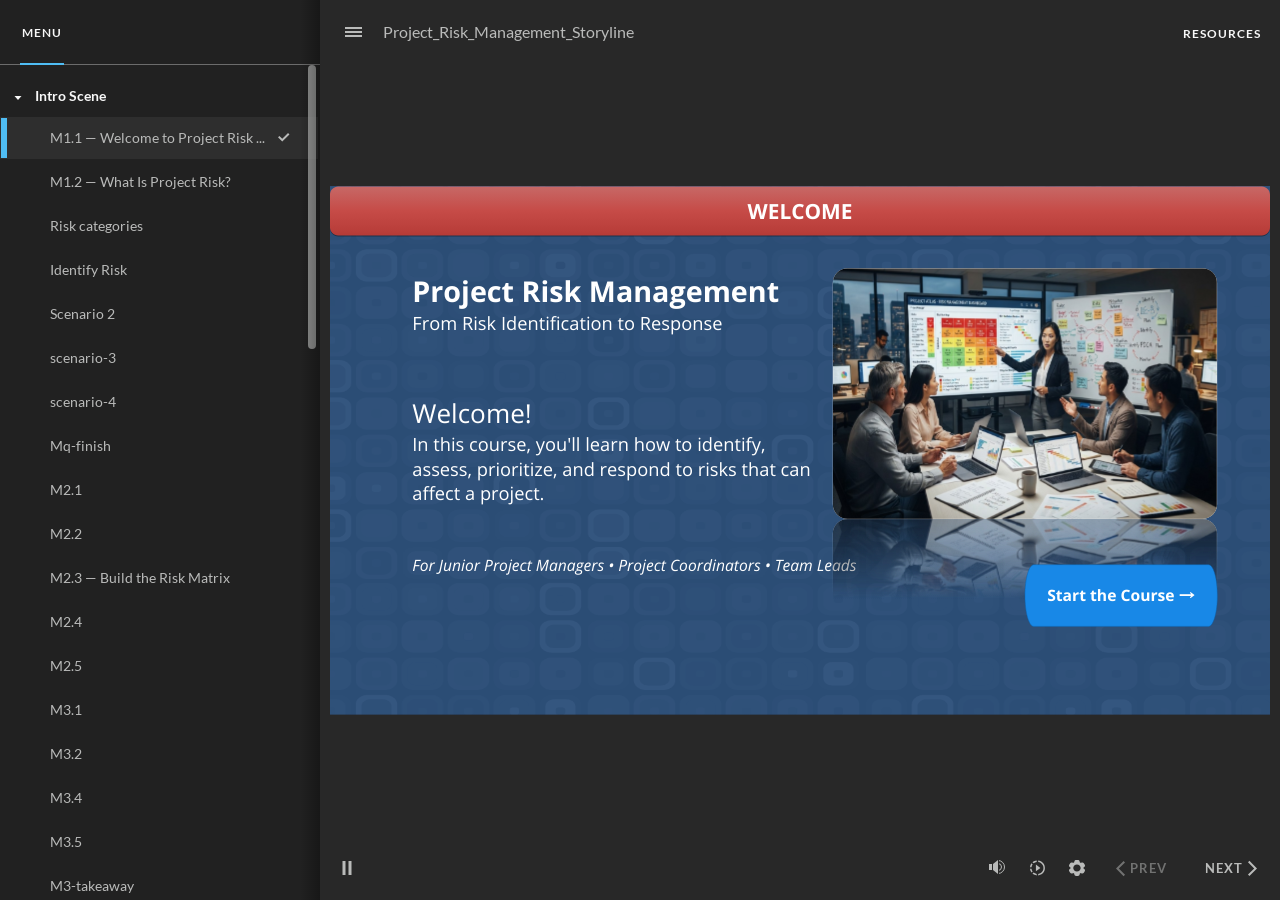
==== index.html @ 4bd23d83 "Add files via upload" ====
﻿<!doctype html>
<html lang="en-US">
<head>
  <meta charset="utf-8">
  <!-- Created using Storyline 360 x64 - http://www.articulate.com  -->
  <!-- version: 3.124.37782.0 -->
  <title>Project_Risk_Management_Storyline</title>
  <meta http-equiv="x-ua-compatible" content="IE=edge"/>
  <meta name="viewport" content="width=device-width,initial-scale=1,user-scalable=no,shrink-to-fit=no,minimal-ui"/>
  <meta name="apple-mobile-web-app-capable" content="yes"/>
  <style>
    html, body { height: 100%; padding: 0; margin: 0 }
    #app { height: 100%; width: 100%; }
  </style>

  <script>
    window.DS = {};
    window.globals = {
      DATA_PATH_BASE: '',
      HAS_FRAME: true,
      HAS_SLIDE: true,

      lmsPresent: false,
      tinCanPresent: false,
      cmi5Present: false,
      aoSupport: false,
      scale: 'Scaled',
      captureRc: false,
      browserSize: 'optimal',
      bgColor: '#282828',
      features: 'DropInBase,JsInteractions,Localization,LocalizationImage,PlayerMemoryEnhancements,SlideLevelScale',
      themeName: 'unified',
      preloaderColor: '#FFFFFF',
      suppressAnalytics: false,
      productChannel: 'stable',
      publishSource: 'storyline',
      aid: 'aid|5dfba640-d1b7-5500-984c-34fdf04971fd',
      cid: '41d6f7d2-93eb-40fe-ae74-6f54a57f32ca',
      playerVersion: '3.124.37782.0',
      publishTimestamp: '2026-09-04T07:55:46.8793040Z',
      maxIosVideoElements: 10,
      connectionSettings: { message: 'You%20are%20offline.%20Trying%20to%20reconnect...', useDarkTheme: false, mode: 'disabled' },
      hasFeature: function(feature) {
        return this.features.split(',').includes(feature);
      },
      
      parseParams: function(qs) {
        if (window.globals.parsedParams != null) {
          return window.globals.parsedParams;
        }
        qs = (qs || window.location.search.substr(1)).split('+').join(' ');
        var params = {},
            tokens,
            re = /[?&]?([^=]+)=([^&]*)/g;

        while (tokens = re.exec(qs)) {
          params[decodeURIComponent(tokens[1]).trim()] =
            decodeURIComponent(tokens[2]).trim();
        }
        window.globals.parsedParams = params;
        return params;
      }

    };

    if (window.flagsUnderTest != null) {
      window.globals.features = window.flagsUnderTest.reduce((accum, feature) => {
        if (!accum.includes(feature)) {
          accum.push(feature);
        }
        return accum;
      }, window.globals.features.split(',')).join();
    }
  </script>
  <script>
    var isIe11 = ('ActiveXObject' in window || window.MSBlobBuilder != null)
      && window.msCrypto != null && !window.ActiveXObject;
    if (isIe11) {
      window.globals.unsupportedBrowser = true;
      document.write(atob('[base64]'));
    }
  </script>

  <script>
    if (window.globals.hasFeature('Localization')) {
      
      
    }
  </script>

  
  
  <script>window.THREE = { };</script>
  
</head>
<body style="background: #282828" class="cs-HTML theme-unified">
  <!-- 360 -->
  <script>!function(){var e,i=/iPhone/i,o=/iPod/i,n=/iPad/i,t=/\biOS-universal(?:.+)Mac\b/i,r=/\bAndroid(?:.+)Mobile\b/i,a=/Android/i,d=/(?:SD4930UR|\bSilk(?:.+)Mobile\b)/i,p=/Silk/i,l=/Windows Phone/i,u=/\bWindows(?:.+)ARM\b/i,b=/BlackBerry/i,s=/BB10/i,c=/Opera Mini/i,f=/\b(CriOS|Chrome)(?:.+)Mobile/i,h=/Mobile(?:.+)Firefox\b/i,v=function(e){return void 0!==e&&"MacIntel"===e.platform&&"number"==typeof e.maxTouchPoints&&e.maxTouchPoints>1&&"undefined"==typeof MSStream};e=function(e){var m={userAgent:"",platform:"",maxTouchPoints:0};e||"undefined"==typeof navigator?"string"==typeof e?m.userAgent=e:e&&e.userAgent&&(m={userAgent:e.userAgent,platform:e.platform,maxTouchPoints:e.maxTouchPoints||0}):m={userAgent:navigator.userAgent,platform:navigator.platform,maxTouchPoints:navigator.maxTouchPoints||0};var g=m.userAgent,y=g.split("[FBAN");void 0!==y[1]&&(g=y[0]),void 0!==(y=g.split("Twitter"))[1]&&(g=y[0]);var A=function(e){return function(i){return i.test(e)}}(g),w={apple:{phone:A(i)&&!A(l),ipod:A(o),tablet:!A(i)&&(A(n)||v(m))&&!A(l),universal:A(t),device:(A(i)||A(o)||A(n)||A(t)||v(m))&&!A(l)},amazon:{phone:A(d),tablet:!A(d)&&A(p),device:A(d)||A(p)},android:{phone:!A(l)&&A(d)||!A(l)&&A(r),tablet:!A(l)&&!A(d)&&!A(r)&&(A(p)||A(a)),device:!A(l)&&(A(d)||A(p)||A(r)||A(a))||A(/\bokhttp\b/i)},windows:{phone:A(l),tablet:A(u),device:A(l)||A(u)},other:{blackberry:A(b),blackberry10:A(s),opera:A(c),firefox:A(h),chrome:A(f),device:A(b)||A(s)||A(c)||A(h)||A(f)},any:!1,phone:!1,tablet:!1};return w.any=w.apple.device||w.android.device||w.windows.device||w.other.device,w.phone=w.apple.phone||w.android.phone||w.windows.phone,w.tablet=w.apple.tablet||w.android.tablet||w.windows.tablet,w}(),"object"==typeof exports&&"undefined"!=typeof module?module.exports=e:"function"==typeof define&&define.amd?define((function(){return e})):this.isMobile=e}();
    window.isMobile.apple.tablet = window.isMobile.apple.tablet ||
      (navigator.platform === 'MacIntel' && navigator.maxTouchPoints > 1);
    window.isMobile.apple.device = window.isMobile.apple.device || window.isMobile.apple.tablet;
    window.isMobile.tablet = window.isMobile.tablet || window.isMobile.apple.tablet;
    window.isMobile.any = window.isMobile.any || window.isMobile.apple.tablet;
  </script>

  <div id="focus-sink" tabindex="-1"></div>

  <div id="preso"></div>
  <script>
    (function() {

      var classTypes = [ 'desktop', 'mobile', 'phone', 'tablet' ];

      var addDeviceClasses = function(prefix, testObj) {
        var curr, i;
        for (i = 0; i < classTypes.length; i++) {
          curr = classTypes[i];
          if (testObj[curr]) {
            document.body.classList.add(prefix + curr);
          }
        }
      };

      var params = window.globals.parseParams(),
          isDevicePreview = params.devicepreview === '1',
          isPhoneOverride = params.deviceType === 'phone' || (isDevicePreview && params.phone == '1'),
          isTabletOverride = (params.deviceType === 'tablet' || isDevicePreview) && !isPhoneOverride,
          isMobileOverride = isPhoneOverride || isTabletOverride;

      var deviceView = {
        desktop: !window.isMobile.any && !isMobileOverride,
        mobile: window.isMobile.any || isMobileOverride,
        phone: isPhoneOverride || (window.isMobile.phone && !isTabletOverride),
        tablet: isTabletOverride || window.isMobile.tablet
      };

      window.globals.deviceView = deviceView;
      window.isMobile.desktop = !window.isMobile.any;
      window.isMobile.mobile = window.isMobile.any;

      addDeviceClasses('view-', deviceView);

    })();
  </script>
  
  <script src='story_content/triggers.js' type=text/javascript></script>
<script src='story_content/user.js' type=text/javascript></script>
  <div class="slide-loader"></div>

  <script>
    var doc = document, loader = doc.body.querySelector('.slide-loader'); [ 1, 2, 3 ].forEach(function(n) { var d = doc.createElement('div'); d.style.backgroundColor = window.globals.preloaderColor; d.classList.add('mobile-loader-dot'); d.classList.add('dot' + n); loader.appendChild(d); });
  </script>

  <div class="mobile-load-title-overlay" style="display: none">
    <div class="mobile-load-title">Project_Risk_Management_Storyline</div>
  </div>

  <div class="mobile-chrome-warning"></div>

  
<style>
  .warn-connection-dialog {
    display: none;
    background: transparent;
    pointer-events: all;
    position: fixed;
    left: 0;
    top: 0;
    width: 100%;
    height: 100%;
    z-index: 999;
  }

  .warn-connection-content {
    pointer-events: all;
    border-radius: 4px;
    background: white;
    border: 1px solid #E7E7E7;
    color: #333333;
    box-shadow: 0 2px 4px rgba(0, 0, 0, 0.25);
    transition: all 150ms ease-out;
    position: absolute;
    white-space: nowrap;
  }

  .view-phone.is-landscape .warn-connection-content {
    left: 23px;
    bottom: 23px;
  }

  .view-tablet.is-landscape .warn-connection-content {
    left: 50%;
    top: 20px;
    transform: translateX(-50%);
  }

  .view-mobile.is-portrait .warn-connection-content {
    transform: translate(-50%, calc(-100% - 15px));
  }

  .warn-connection-content p {
    display: inline-block;
    margin: 0 8px 0 0;
    line-height: 33px;
    font-size: 11px;
  }

  .warn-connection-content svg {
    position: relative;
    vertical-align: middle;
    margin: 0 2px 2px 8px;
  }

  .view-desktop .warn-connection-content {
    left: 1.5em;
    bottom: 1.5em;
  }

  .view-desktop .warn-connection-content p {
    font-size: 1.1em;
  }

  .is-offline .warn-connection-dialog {
    display: block;
  }

  .is-offline .cs-panel * {
    pointer-events: none !important;
  }

  .is-offline .cs-panel {
    pointer-events: all !important;
  }

  .is-offline #nav-controls * {
    pointer-events: none !important;
  }

  .is-offline #nav-controls {
    pointer-events: all !important;
  }
</style>

<div class="warn-connection-dialog" role="alertdialog" aria-modal="true" tabindex="0" aria-labelledby="warn-connection-message">
  <div class="warn-connection-content">
    <svg width="17" height="15" viewBox="0 0 17 15" xmlns="http://www.w3.org/2000/svg">
      <path fill="#8F0000" stroke="white" d="M16.07,12.98 L15.88,12.23 L9.51,1.21 C8.97,0.26,7.6,0.26,7.06,1.21 L0.69,12.23 C0.15,13.16,0.81,14.36,1.91,14.36 H14.65 C15.47,14.36,16.05,13.7,16.07,12.98 Z"/>
      <path fill="white" stroke="white" d="M8.58,5.5 C8.35,5.28,8.5,5.35,8.21,5.32 C8.09,5.35,7.97,5.49,7.96,5.67 C7.97,5.79,7.98,5.92,7.98,6.04 L7.98,6.04 C7.99,6.17,8,6.31,8.01,6.43 L8.01,6.44 C8.03,6.92,8.06,7.41,8.09,7.9 L8.09,7.9 C8.12,8.39,8.14,8.88,8.17,9.37 C8.17,9.39,8.18,9.42,8.2,9.44 C8.23,9.46,8.25,9.47,8.28,9.47 C8.31,9.47,8.34,9.46,8.35,9.44 C8.37,9.43,8.38,9.4,8.39,9.35 L8.39,9.34 C8.39,9.24,8.4,9.15,8.4,9.05 L8.4,9.05 C8.41,8.96,8.41,8.86,8.42,8.75 C8.43,8.44,8.45,8.12,8.47,7.81 L8.47,7.81 C8.49,7.49,8.51,7.18,8.53,6.87 C8.55,6.46,8.56,6.05,8.59,5.64 L8.6,5.62 C8.6,5.57,8.59,5.53,8.58,5.5 L8.21,5.32 Z"/>
      <circle fill="white" stroke="white" cx="8.3" cy="11.35" r="0.3"/>
    </svg>
    <p id="warn-connection-message">You are offline. Trying to reconnect...</p>
  </div>
</div>

<script>
  (function() {
    window.DS.connection = {
      warningShown: false,
      assets: {},
      loadingAssetGroup: false,
      retryDelay: 500
    };

    var connectionSettings = window.globals.connectionSettings || {};

    var useConnectionMessages = window.AbortController != null &&
      window.location.protocol != 'file:' &&
      connectionSettings.mode === 'normal';

    window.DS.connection.useConnectionMessages = useConnectionMessages;

    var assetCount = 0;
    var checkLoadedId;


    if (useConnectionMessages && connectionSettings != null) {
      var contentEl = document.querySelector('.warn-connection-content');
      var messageEl = contentEl.querySelector('p');

      if (connectionSettings.useDarkTheme) {
        contentEl.style.borderColor = '#BABBBA';
        contentEl.style.backgroundColor = '#282828';
        contentEl.style.color = '#FFFFFF';
      }

      if (connectionSettings.message != null) {
        messageEl.textContent = window.decodeURIComponent(connectionSettings.message);
      }
    }

    function checkAssetsReady() {
      for (var i in DS.connection.assets) {
        if (!DS.connection.assets[i].success) {
          return false;
        }
      }
      return true;
    }

    function stopAssetGroup() {
      if (!useConnectionMessages) { return; }

      assetCount = 0;

      DS.connection.oldAssetGroup = DS.connection.assets;
      DS.connection.assets = {};
      DS.connection.loadingAssetGroup = false;
      clearInterval(checkLoadedId);
    }

    function startAssetGroup() {
      if (!useConnectionMessages) { return; }
      var ticks = 0;
      clearInterval(checkLoadedId);
      checkLoadedId = setInterval(function() {
        var loaded = 0;
        if (assetCount === 0 && loaded === 0) {
          clearInterval(checkLoadedId);
          return;
        }

        for (var i in DS.connection.assets) {
          if (DS.connection.assets[i].success) {
            loaded++;
          }
        }

        if (assetCount === loaded && checkAssetsReady()) {
          for (var i in DS.connection.assets) {
            if (DS.connection.assets[i].action) {
              DS.connection.assets[i].action();
            }
          }
          hideWarning();
          stopAssetGroup();
        }
      }, 100)
    }

    function requiredAsset(url, action, retry, type) {
      if (!useConnectionMessages) { return; }
      if (DS.connection.assets[url]) { return; }

      DS.connection.assets[url] = {
        success: false, action: action, retry: retry, type: type
      };
      assetCount = Object.keys(DS.connection.assets).length;
      if (!DS.connection.loadingAssetGroup) {
        startAssetGroup();
      }
      DS.connection.loadingAssetGroup = true;
    }

    function assetLoaded(url) {
      if (!useConnectionMessages) { return; }
      if (DS.connection.assets[url]) {
        DS.connection.assets[url].success = true;
      }
    }

    function assetFailed(url) {
      if (!useConnectionMessages) { return; }
      if (!DS.connection.assets[url]) {
        if (/\.js$/.test(url) && url.indexOf('transcripts') === -1) {
          setTimeout(function() {
            if (DS.connection.lastSlideLoaded != null) {
              DS.connection.lastSlideLoaded();
            }
          }, DS.connection.retryDelay);
        }
        return;
      }
      if (!DS.connection.warningShown) { showWarning(); }
      if (DS.connection.assets[url].retry) {
        setTimeout(function() {
          if (!DS.connection.assets[url].success) {
            DS.connection.assets[url].retry()
          }
        }, DS.connection.retryDelay);
      }
    }

    function hideWarning() {
      document.body.classList.remove('is-offline');
      DS.connection.warningShown = false;
      enableKeys();
    }
    DS.connection.hideWarning = hideWarning

    function showWarning(btn) {
      document.body.classList.add('is-offline')
      DS.connection.warningShown = true;
      updateWarningPosition();
      disableKeys();
    }

    function updateWarningPosition() {
      if (!DS.connection.warningShown) {
        return;
      }

      var isPortrait = document.body.classList.contains('is-portrait');
      var isMobile = document.body.classList.contains('view-mobile');
      var warningEl = document.querySelector('.warn-connection-content');

      if (isPortrait && isMobile) {
        var slide = document.querySelector('.primary-slide');
        var slideRect = slide != null
          ? slide.getBoundingClientRect()
          : { top: window.innerHeight, left: 0, width: window.innerWidth };

        warningEl.style.top = `${slideRect.top}px`
        warningEl.style.left = `${slideRect.left + slideRect.width / 2}px`
      } else {
        warningEl.style.top = null;
        warningEl.style.left = null;
      }

      window.requestAnimationFrame(updateWarningPosition);
    }

    function onDisableKeyDown(e) {
      e.preventDefault();
      e.stopImmediatePropagation();
    }

    function onDisableKeyUp(e) {
      e.preventDefault();
      e.stopImmediatePropagation();
    }

    var accStyle = document.createElement('style');
    var warnDialogEl = document.querySelector('.warn-connection-dialog');

    function disableKeys() {
      if (DS.views && DS.views.nsStack && DS.views.nsStack.length === 1) {
        DS.views.nsStack[0].tabReachable = false
        DS.views.nsStack[0].updateTabIndex(true);
      }

      accStyle.innerHTML = '.acc-shadow-dom { display: none; }';
      document.body.appendChild(accStyle);

      warnDialogEl.parentNode.append(warnDialogEl);
      warnDialogEl.focus();
    }

    function enableKeys() {
      accStyle.remove();
      if (DS.views && DS.views.nsStack && DS.views.nsStack.length === 1 && DS.views.nsStack[0].name === '_frame') {
        DS.views.nsStack[0].tabReachable = true;
        DS.views.nsStack[0].updateTabIndex();
      }
    }

    // these will all be noops if the feature flag isn't set in
    // the data and `window.globals.features`
    DS.connection.requiredAsset = requiredAsset;
    DS.connection.assetLoaded = assetLoaded;
    DS.connection.assetFailed = assetFailed;
    DS.connection.stopAssetGroup = stopAssetGroup;
    DS.connection.startAssetGroup = startAssetGroup;
  })();
</script>


  <script>
    
    if (window.autoSpider && window.vInterfaceObject) {
      document.querySelector('.mobile-load-title-overlay').style.display = 'none';
    }
  </script>

  

  <link rel="stylesheet" href="html5/data/css/output.min.css" data-noprefix/>
</body>
<script src="html5/lib/scripts/bootstrapper.min.js"></script>
</html>
---- html5/data/css/output.min.css ----
@font-face {
  font-family: 'LatoBold Charset1_ Bold2DA1588B';
  src: url('[data-uri]');
  font-style: normal;
  font-weight: bold;
}
@font-face {
  font-family: 'Lato Charset1_ 600mkgbuCAD371D3';
  src: url('[data-uri]');
  font-style: normal;
  font-weight: normal;
}
@font-face {
  font-family: 'Open SansBold CharsBold9A790810';
  src: url('[data-uri]');
  font-style: normal;
  font-weight: bold;
}
@font-face {
  font-family: 'Open Sans Charset1_ 6kgD01B1DD3';
  src: url('[data-uri]');
  font-style: normal;
  font-weight: normal;
}
@font-face {
  font-family: 'Open SansItalic CItalic558218A0';
  src: url('[data-uri]');
  font-style: normal;
  font-weight: normal;
}
@font-face {
  font-family: 'MS PGothicBold CharBold1F1B13B6';
  src: url('[data-uri]');
  font-style: normal;
  font-weight: normal;
}
@font-face {
  font-family: 'Segoe UI Emoji Charset145C006AE';
  src: url('[data-uri]');
  font-style: normal;
  font-weight: normal;
}
@font-face {
  font-family: 'Segoe UI EmojiBold Bold7292AC75';
  src: url('[data-uri]');
  font-style: normal;
  font-weight: normal;
}
@font-face {
  font-family: 'Open SansBoldItalItalic594F30E2';
  src: url('[data-uri]');
  font-style: normal;
  font-weight: bold;
}
@font-face {
  font-family: 'MS PGothic Charset1_ 6EDB743AD1';
  src: url('[data-uri]');
  font-style: normal;
  font-weight: normal;
}
@font-face {
  font-family: 'Segoe PrintBold ChaBoldCC13BBF5';
  src: url('[data-uri]');
  font-style: normal;
  font-weight: bold;
}
@font-face {
  font-family: 'Open Sans Charset0_v9TY33EDE6F2';
  src: url('[data-uri]');
  font-style: normal;
  font-weight: normal;
}
@font-face {
  font-family: 'Open SansBold CharsBoldE47A47C6';
  src: url('[data-uri]');
  font-style: normal;
  font-weight: bold;
}
@font-face {
  font-family: 'Open SansItalic CItalicC6FA076B';
  src: url('[data-uri]');
  font-style: normal;
  font-weight: normal;
}
@font-face {
  font-family: 'MS PGothic Charset0_v8y8F26E3D1';
  src: url('[data-uri]');
  font-style: normal;
  font-weight: normal;
}
@font-face {
  font-family: 'MS PGothicBold CharBold4B938FAA';
  src: url('[data-uri]');
  font-style: normal;
  font-weight: normal;
}
@font-face {
  font-family: 'Segoe UI Emoji Charset00A649A47';
  src: url('[data-uri]');
  font-style: normal;
  font-weight: normal;
}
@font-face {
  font-family: 'Segoe UI EmojiBold Bold53591136';
  src: url('[data-uri]');
  font-style: normal;
  font-weight: normal;
}
@font-face {
  font-family: 'Open SansBoldItalItalic3FAAA578';
  src: url('[data-uri]');
  font-style: normal;
  font-weight: bold;
}
@font-face {
  font-family: 'Segoe PrintBold ChaBold7273324E';
  src: url('[data-uri]');
  font-style: normal;
  font-weight: bold;
}
.cs-HTML {
  background: rgba(40, 40, 40, 1);
}
.cs-pxabnsnfns00011100101 .cs-infopanel  {
  box-shadow: 0 1px 0 rgba(0, 0, 0, 0);
  background: rgba(255, 255, 255, 1);
}
.cs-pxabnsnfns00011100101 .cs-infopanel .cs-link {
  color: rgba(186, 187, 186, 1);
}
.cs-pxabnsnfns00011100101 .cs-infopanel .cs-link:hover {
  color: rgba(255, 255, 255, 1);
}
.cs-pxabnsnfns00011100101 .cs-infopanel .cs-name {
  color: rgba(68, 68, 68, 1);
}
.cs-pxabnsnfns00011100101 .cs-infopanel .cs-title {
  color: rgba(153, 153, 153, 1);
}
.cs-pxabnsnfns00011100101 .cs-infopanelpopup  {
  box-shadow: 0 1px 0 rgba(0, 0, 0, 0);
  background: rgba(0, 0, 0, 0);
}
.cs-pxabnsnfns00011100101 .cs-infopanelpopup .cs-link {
  color: rgba(255, 0, 0, 1);
}
.cs-pxabnsnfns00011100101 .cs-infopanelpopup .cs-link:hover {
  color: rgba(255, 255, 255, 1);
}
.cs-pxabnsnfns00011100101 .cs-infopanelpopup .cs-name {
  color: rgba(255, 255, 255, 1);
}
.cs-pxabnsnfns00011100101 .cs-infopanelpopup .cs-bio {
  color: rgba(186, 187, 186, 1);
}
.cs-pxabnsnfns00011100101 .cs-timer  {
  color: rgba(186, 187, 186, 1);
}
.cs-pxabnsnfns00011100101 .cs-duration stop:first-child {
  stop-color: rgba(60, 60, 60, 1);
}
.cs-pxabnsnfns00011100101 .cs-duration stop:last-child {
  stop-color: rgba(60, 60, 60, 1);
}
.cs-pxabnsnfns00011100101 .cs-elapsed stop:first-child {
  stop-color: rgba(254, 227, 71, 1);
}
.cs-pxabnsnfns00011100101 .cs-elapsed stop:last-child {
  stop-color: rgba(254, 227, 71, 1);
}
.cs-pxabnsnfns00011100101 .cs-timer .cs-pie .cs-innerstroke {
  stroke: rgba(199, 199, 199, 1);
}
.cs-pxabnsnfns00011100101 .cs-timer .cs-pie .cs-innerborder {
  stroke: rgba(255, 255, 255, 1);
}
.cs-pxabnsnfns00011100101 .cs-window  {
  box-shadow: 0 8px 5px rgba(0, 0, 0, 0.2);
  border-color: rgba(49, 99, 0, 0);
  background: rgba(33, 33, 33, 1);
  color: rgba(248, 248, 248, 1);
}
.cs-pxabnsnfns00011100101 .cs-window .cs-diva {
  border-color: rgba(78, 78, 78, 1);
}
.cs-pxabnsnfns00011100101 .cs-window .cs-divb {
  border-color: rgba(78, 78, 78, 0);
}
.cs-pxabnsnfns00011100101 .cs-editor .cs-editor-slide {
  color: rgba(226, 226, 226, 1);
}
.cs-pxabnsnfns00011100101 .cs-editor .cs-editor-html {
  color: rgba(186, 187, 186, 1);
}
.cs-pxabnsnfns00011100101 .cs-editor .cs-editor-button {
  text-shadow: 0 1px 0 rgba(0, 0, 0, 0);
  color: rgba(255, 255, 255, 1);
  border-color: rgba(211, 211, 211, 1);
  background: rgba(34, 34, 34, 1);
}
.cs-pxabnsnfns00011100101 .cs-editor .cs-editor-button:hover {
  background: rgba(68, 68, 68, 1);
}
.cs-pxabnsnfns00011100101 .cs-editor .cs-editor-button:active {
  background: rgba(68, 68, 68, 1);
}
.cs-pxabnsnfns00011100101 .cs-listitem  {
  color: rgba(186, 187, 186, 1);
  border-color: none;
  border: 1px solid transparent;
}
.cs-pxabnsnfns00011100101 .cs-listitem:hover {
  background: rgba(255, 255, 255, 0.06);
  border-color: rgba(108, 108, 108, 1) !important;
  border-width: 1px;
  border-radius: 2px;
  border-style: solid;
  box-sizing: border-box;
}
.cs-pxabnsnfns00011100101 .cs-listitem.hover {
  background: rgba(255, 255, 255, 0.06);
  border-color: rgba(108, 108, 108, 1) !important;
  border-width: 1px;
  border-radius: 2px;
  border-style: solid;
  box-sizing: border-box;
}
.cs-pxabnsnfns00011100101 .cs-glossary  {
  color: rgba(186, 187, 186, 1);
}
.cs-pxabnsnfns00011100101 .cs-glossary .cs-scrolling-panel {
  background: rgba(0, 0, 0, 0);
}
.cs-pxabnsnfns00011100101 .cs-glossary .cs-term.cs-selected .cs-choice-list-trigger {
  color: rgba(255, 255, 255, 1);
  background: rgba(255, 255, 255, 1);
}
.cs-pxabnsnfns00011100101 .cs-glossary .cs-term.cs-selected .cs-choice-list-trigger:focus {
  color: rgba(255, 255, 255, 1);
  background: rgba(255, 255, 255, 1);
}
.cs-pxabnsnfns00011100101 .cs-glossary .cs-term:hover .cs-choice-list-trigger {
  background: rgba(186, 187, 186, 1);
}
.cs-pxabnsnfns00011100101 .cs-glossary .cs-term.hover .cs-choice-list-trigger {
  background: rgba(186, 187, 186, 1);
}
.cs-pxabnsnfns00011100101 .cs-glossary .cs-term .cs-choice-list-trigger:focus {
  background: rgba(186, 187, 186, 1);
}
.cs-pxabnsnfns00011100101 .cs-glossary .cs-diva {
  border-color: rgba(0, 0, 0, 0);
}
.cs-pxabnsnfns00011100101 .cs-glossary .cs-divb {
  border-color: rgba(0, 0, 0, 0);
}
.cs-pxabnsnfns00011100101 .cs-glossary .cs-divc {
  border-color: rgba(0, 0, 0, 0);
}
.cs-pxabnsnfns00011100101 .cs-glossary .cs-heading {
  color: rgba(248, 248, 248, 1);
  font-weight: 700;
}
.note-content p span {
  color: rgba(186, 187, 186, 1);
  line-height: 1.4em;
  font-size: 103.769%;
}
.cs-pxabnsnfns00011100101 .cs-resource .cs-separator {
  border-color: rgba(0, 0, 0, 0);
}
.cs-pxabnsnfns00011100101 .cs-outline  {
  color: rgba(45, 45, 45, 1);
}
.cs-pxabnsnfns00011100101 .cs-outline .cs-diva {
  border-color: rgba(0, 0, 0, 0);
}
.cs-pxabnsnfns00011100101 .cs-outline .cs-divb {
  border-color: rgba(0, 0, 0, 0);
}
.cs-pxabnsnfns00011100101 .cs-outline .cs-divc {
  border-color: rgba(0, 0, 0, 0);
}
.cs-pxabnsnfns00011100101 .cs-outline .cs-search-filter:hover {
  color: rgba(0, 0, 0, 0);
}
.cs-pxabnsnfns00011100101 .cs-outline .cs-search-filter.hover {
  color: rgba(0, 0, 0, 0);
}
.cs-pxabnsnfns00011100101 .cs-transcript  {
  color: rgba(255, 255, 255, 1);
}
.cs-pxabnsnfns00011100101 .cs-transcript .cs-div {
  border-color: rgba(0, 0, 0, 0);
}
.cs-pxabnsnfns00011100101 .cs-tabs:not(.topmenu-item) {
  color: rgba(248, 248, 248, 1);
}
.cs-pxabnsnfns00011100101 .cs-tabs .cs-inner-button:not(.topmenu-item) {
  text-shadow: 0 1px 0 rgba(0, 0, 0, 0);
}
.cs-pxabnsnfns00011100101 .cs-tabs:hover:not(.topmenu-item) {
  color: rgba(248, 248, 248, 1);
}
.cs-pxabnsnfns00011100101 .cs-tabs.cs-selected {
  background: rgba(0, 0, 0, 0);
  color: rgba(248, 248, 248, 1);
}
.cs-pxabnsnfns00011100101 .cs-seekcontrol  {
  background: rgba(0, 0, 0, 0);
  border-color: rgba(0, 0, 0, 0);
}
.cs-pxabnsnfns00011100101 .cs-seekcontrol .cs-button:hover .cs-icon {
  fill: rgba(255, 255, 255, 1);
}
.cs-pxabnsnfns00011100101 .cs-seekcontrol .cs-button.hover .cs-icon {
  fill: rgba(255, 255, 255, 1);
}
.cs-pxabnsnfns00011100101 .cs-seekcontrol .cs-button .cs-icon-shadow {
  fill: rgba(0, 0, 0, 0);
}
.cs-pxabnsnfns00011100101 .cs-seekcontrol .cs-button .cs-icon {
  fill: rgba(180, 180, 180, 1);
}
.cs-pxabnsnfns00011100101 .cs-seekcontrol .cs-seek .cs-fill {
  background: rgba(255, 255, 255, 0.6);
}
.cs-pxabnsnfns00011100101 .cs-seekcontrol .cs-seek {
  background: rgba(108, 108, 108, 1);
  border-color: rgba(0, 0, 0, 0);
}
.cs-pxabnsnfns00011100101 .cs-searchinput .cs-input {
  color: rgba(186, 187, 186, 1);
  border-color: rgba(0, 0, 0, 0);
  background: rgba(255, 255, 255, 0.06);
}
.cs-pxabnsnfns00011100101 .cs-searchinput .cs-input:focus {
  color: rgba(248, 248, 248, 1);
  background: rgba(41, 41, 41, 1);
}
.cs-pxabnsnfns00011100101 .cs-searchinput .cs-input:hover {
  box-shadow: inset 0 0 1px 0 rgba(69, 126, 19, 0);
}
.cs-pxabnsnfns00011100101 .cs-searchinput .cs-input.hover {
  box-shadow: inset 0 0 1px 0 rgba(69, 126, 19, 0);
}
.cs-pxabnsnfns00011100101 .cs-searchinput .cs-button .cs-icon {
  fill: rgba(186, 187, 186, 1);
}
.cs-pxabnsnfns00011100101 .cs-searchinput .cs-button:hover {
  fill: rgba(63, 133, 0, 1);
}
.cs-pxabnsnfns00011100101 .cs-searchinput .cs-button.hover {
  fill: rgba(63, 133, 0, 1);
}
.cs-pxabnsnfns00011100101 .cs-menu  {
  box-shadow: 0 1px 0 rgba(0, 0, 0, 0);
  background: rgba(33, 33, 33, 1);
}
.cs-pxabnsnfns00011100101 .cs-topmenu-item.active .cs-tab {
  background: rgba(33, 33, 33, 1);
}
.cs-pxabnsnfns00011100101 .cs-logo  {
  box-shadow: 0 1px 0 rgba(37, 75, 0, 1);
  background: rgba(255, 255, 255, 0);
}
.cs-pxabnsnfns00011100101 .cs-checkbox  {
  color: rgba(255, 255, 255, 1);
}
.cs-pxabnsnfns00011100101 .cs-checkbox:hover {
  border-color: rgba(175, 221, 130, 1);
}
.cs-pxabnsnfns00011100101 .cs-checkbox.hover {
  border-color: rgba(175, 221, 130, 1);
}
.cs-pxabnsnfns00011100101 .cs-checkbox .cs-box {
  color: rgba(255, 255, 255, 1);
  border-color: rgba(42, 83, 0, 1);
}
.cs-pxabnsnfns00011100101 .cs-checkbox .cs-box:checked::after {
  color: rgba(43, 196, 0, 1);
}
.cs-pxabnsnfns00011100101 .cs-button  {
  text-shadow: 0 1px 0 rgba(0, 0, 0, 0);
  color: rgba(186, 187, 186, 1);
  border-color: rgba(0, 0, 0, 0);
  background: rgba(0, 0, 0, 0);
  box-shadow: 0 1px 0 rgba(0, 0, 0, 0);
}
.cs-pxabnsnfns00011100101 .cs-button .cs-icon {
  fill: rgba(186, 187, 186, 1);
}
.cs-pxabnsnfns00011100101 .cs-button .cs-icon-shadow {
  fill: rgba(0, 0, 0, 0);
}
.cs-pxabnsnfns00011100101 .cs-button:hover {
  background: rgba(248, 248, 248, 1);
}
.cs-pxabnsnfns00011100101 .cs-button.hover {
  background: rgba(248, 248, 248, 1);
}
.cs-pxabnsnfns00011100101 .cs-button:active {
  background: rgba(0, 0, 0, 0);
}
.cs-pxabnsnfns00011100101 .cs-button.cs-disabled:hover {
  background: rgba(0, 0, 0, 0);
}
.cs-pxabnsnfns00011100101 .cs-button.cs-disabled.hover {
  background: rgba(0, 0, 0, 0);
}
.cs-pxabnsnfns00011100101 .cs-button.cs-disabled:active {
  background: rgba(0, 0, 0, 0);
}
.cs-pxabnsnfns00011100101 .cs-button.cs-volume:hover {
  background: rgba(0, 0, 0, 0);
}
.cs-pxabnsnfns00011100101 .cs-button.cs-volume.hover {
  background: rgba(0, 0, 0, 0);
}
.cs-pxabnsnfns00011100101 .cs-button.cs-volume:active {
  background: rgba(0, 0, 0, 0);
}
.cs-pxabnsnfns00011100101.cs-base  {
  color: rgba(186, 187, 186, 1);
  border-color: rgba(40, 40, 40, 1);
  background: rgba(40, 40, 40, 1);
}
.cs-pxabnsnfns00011100101.cs-base .cs-separator .cs-diva {
  background: rgba(69, 69, 69, 1);
}
.cs-pxabnsnfns00011100101.cs-base .cs-separator .cs-divb {
  background: rgba(0, 0, 0, 0);
}
.cs-pxabnsnfns00011100101.cs-base .cs-topmenu-item.active .cs-tab {
  border-color: rgba(69, 69, 69, 1);
}
.cs-pxabnsnfns00011100101.cs-base .cs-topmenu-item.active .cs-panel {
  border-color: rgba(69, 69, 69, 1);
}
.cs-pxabnsnfns00011100101.cs-base .cs-left {
  background: rgba(33, 33, 33, 1);
}
.cs-pxabnsnfns00011100101.cs-base .cs-area-primary .cs-slide-container {
  background: rgba(40, 40, 40, 1);
}
.cs-pxabnsnfns00011100101.cs-base.cs-custom-theme .cs-brandhighlight-bg {
  background: rgba(79, 189, 244, 1) !important;
}
.cs-pxabnsnfns00011100101.cs-base.cs-custom-theme .cs-brandhighlight-secondary-bg {
  background: rgba(255, 255, 255, 1) !important;
}
.cs-pxabnsnfns00011100101.cs-base.cs-custom-theme .cs-brandhighlight-border {
  border-color: rgba(79, 189, 244, 1) !important;
}
.cs-pxabnsnfns00011100101.cs-base.cs-custom-theme .cs-brandhighlight-text {
  color: rgba(79, 189, 244, 1) !important;
}
.cs-pxabnsnfns00011100101.cs-base.cs-custom-theme .cs-brandhighlight-fill {
  fill: rgba(79, 189, 244, 1) !important;
}
.cs-pxabnsnfns00011100101.cs-base.cs-custom-theme .cs-listitem.cs-selected {
  background-color: rgba(255, 255, 255, 0.06) !important;
}
.cs-pxabnsnfns00011100101 .cs-volume::-moz-range-thumb {
  border-color: rgba(43, 85, 0, 1);
  box-shadow: inset 0 0 1px 0 rgba(43, 85, 0, 1);
  background: rgba(255, 255, 255, 1);
}
.cs-pxabnsnfns00011100101 .cs-volume::-ms-thumb {
  border-color: rgba(43, 85, 0, 1);
  box-shadow: inset 0 0 1px 0 rgba(43, 85, 0, 1);
  background: rgba(255, 255, 255, 1);
}
.cs-pxabnsnfns00011100101 .cs-volume::-webkit-slider-thumb {
  border-color: rgba(43, 85, 0, 1);
  box-shadow: inset 0 0 1px 0 rgba(43, 85, 0, 1);
  background: rgba(255, 255, 255, 1);
}
.cs-pxabnsnfns00011100101 .cs-volume::-moz-range-track {
  border-color: rgba(66, 140, 1, 1);
  background: rgba(108, 108, 108, 1);
}
.cs-pxabnsnfns00011100101 .cs-volume::-ms-track {
  border-color: rgba(66, 140, 1, 1);
  background: rgba(108, 108, 108, 1);
}
.cs-pxabnsnfns00011100101 .cs-volume::-webkit-slider-runnable-track {
  border-color: rgba(66, 140, 1, 1);
  background: rgba(108, 108, 108, 1);
}
body.show-focus .tab-focus-box {
  box-shadow: 0 0 0 1px rgba(255, 255, 0, 1), 0 0 0 3px rgba(0, 32, 96, 1), 0 0 5px 5px rgba(255, 255, 0, 1);
  border-color: transparent;
  outline: 2px transparent solid;
}
.skipnav {
  box-shadow: 0 0 0 1px rgba(255, 255, 0, 1), 0 0 0 3px rgba(0, 32, 96, 1), 0 0 5px 5px rgba(255, 255, 0, 1);
  border-color: transparent;
  outline: 2px transparent solid;
}
.cs-pxabnsnfns00011100101 .cs-listitem:hover {
  color: none;
}
.cs-pxabnsnfns00011100101 .cs-listitem.hover {
  color: none;
}
.cs-pxabnsnfns00011100101 .cs-listitem.cs-viewed {
  color: #BABBBA;
}
.cs-pxabnsnfns00011100101 .cs-listitem {
  color: #BABBBA;
}
.cs-pxabnsnfns00011100101 .cs-listitem:hover .cs-icon-carrot * {
  fill: none;
}
.cs-pxabnsnfns00011100101 .cs-listitem.hover .cs-icon-carrot * {
  fill: none;
}
.cs-pxabnsnfns00011100101 .cs-listitem .cs-icon-carrot {
  color: none;
  top: calc(3px);
}
.cs-pxabnsnfns00011100101 .cs-listitem .cs-icon-carrot .cs-shadow {
  color: #F8F8F8;
}
.cs-pxabnsnfns00011100101 .item-collapsible .is-scene {
  color: #F8F8F8 !important;
  font-weight: 700;
}
.cs-pxabnsnfns00011100101 .is-scene .cs-icon-carrot * {
  color: #F8F8F8 !important;
  font-weight: 700;
}
.cs-pxabnsnfns00011100101 .is-scene:not(.outline-links-collapse) > a {
  color: #F8F8F8;
}
.cs-pxabnsnfns00011100101 .is-scene:not(.outline-links-collapse) .cs-icon-carrot * {
  fill: none !important;
  color: #F8F8F8 !important;
}
.cs-pxabnsnfns00011100101 .tabs, .cs-pxabnsnfns00011100101 .cs-logo {
  border-bottom: 1px solid rgba(108, 108, 108, 1);
}
.cs-pxabnsnfns00011100101 .area-secondary-wrapper:after {
  background-image: url('[data-uri]');
  background-size: 100%;
}
.cs-pxabnsnfns00011100101 .panel-footer {
  background: #212121;
}
.cs-pxabnsnfns00011100101 #outline-search {
  background: rgba(255, 255, 255, 0.06);
  border-color: rgba(108, 108, 108, 1);
  border-width: 1px;
  border-style: solid;
}
.cs-pxabnsnfns00011100101 .topmenu-panel #outline-search {
  background: #545454;
}
.cs-pxabnsnfns00011100101 .search-icon circle, .cs-pxabnsnfns00011100101 .search-icon path {
  stroke: #BABBBA;
}
.cs-pxabnsnfns00011100101 #outline-search input[type   =search] {
  color: #F8F8F8;
}
.cs-pxabnsnfns00011100101 #outline-search ::-webkit-input-placeholder {
  color: #BABBBA !important;
}
.cs-pxabnsnfns00011100101 #outline-search :-ms-input-placeholder {
  color: #BABBBA !important;
}
.cs-pxabnsnfns00011100101 #outline-search ::-moz-placeholder {
  color: #BABBBA !important;
  opacity: 1;
}
.cs-pxabnsnfns00011100101 .cs-topmenu-item.active, body:not(.is-touchable-tablet) .cs-pxabnsnfns00011100101 .cs-topmenu-item:hover {
  color: #F8F8F8;
}
.cs-pxabnsnfns00011100101 .cs-topmenu-item.button-tapped {
  color: #F8F8F8;
}
.cs-pxabnsnfns00011100101 .cs-topmenu-item.active .cs-tab, .cs-pxabnsnfns00011100101 .cs-topmenu-item .cs-tab {
  background: transparent !important;
  border: none !important;
}
.cs-pxabnsnfns00011100101 .top-tabs-drop-icon div {
  background: #BABBBA;
}
.cs-pxabnsnfns00011100101 .cs-panel.topmenu-panel .panel-content, .cs-pxabnsnfns00011100101 .top-tabs-drop {
  background: #212121;
}
.cs-pxabnsnfns00011100101 .cs-topmenu-item.active .cs-panel {
  background: #212121;
}
.cs-pxabnsnfns00011100101 .cs-menu.topmenu-panel, .cs-pxabnsnfns00011100101 .top-tabs-drop {
  border: 1px solid rgba(69, 69, 69, 1) !important;
  border-radius: 3px;
}
.cs-pxabnsnfns00011100101 .resources .resources-list a:hover {
  background: rgba(255, 255, 255, 0.06);
}
body:not(.is-touchable-tablet) .cs-pxabnsnfns00011100101 .resources .resources-list a:hover {
  background: rgba(255, 255, 255, 0.06);
}
.cs-pxabnsnfns00011100101 .resources .resources-list a.hover {
  background: rgba(255, 255, 255, 0.06);
}
body:not(.is-touchable-tablet) .cs-pxabnsnfns00011100101 .resources .resources-list a.hover {
  background: rgba(255, 255, 255, 0.06);
}
.cs-pxabnsnfns00011100101 .resources .resources-list a.button-tapped {
  background: rgba(255, 255, 255, 0.06);
}
.cs-pxabnsnfns00011100101 .cs-icon path, .cs-pxabnsnfns00011100101 .cs-icon rect, .cs-pxabnsnfns00011100101 .cs-icon polygon, .cs-pxabnsnfns00011100101 .menu-icon-wrapper.menu-icon-wrapper-hover path {
  fill: #BABBBA;
}
.cs-pxabnsnfns00011100101 .cs-icon .icon-stroke-only {
  fill: none !important;
  stroke: #BABBBA !important;
}
body:not(.is-touchable-tablet) .cs-pxabnsnfns00011100101 .cs-button:hover .cs-icon path, body:not(.is-touchable-tablet) .cs-pxabnsnfns00011100101 .cs-button:hover .cs-icon rect, body:not(.is-touchable-tablet) .cs-pxabnsnfns00011100101 .cs-button:hover .cs-icon polygon {
  fill: #F8F8F8;
}
body:not(.is-touchable-tablet) .cs-pxabnsnfns00011100101 .cs-tabs:hover .search-icon circle, body:not(.is-touchable-tablet) .cs-pxabnsnfns00011100101 .cs-tabs:hover .search-icon path {
  stroke: #F8F8F8;
}
.cs-pxabnsnfns00011100101 .cs-button.button-tapped .cs-icon path, .cs-pxabnsnfns00011100101 .cs-button.button-tapped .cs-icon rect, .cs-pxabnsnfns00011100101 .cs-button.button-tapped .cs-icon polygon {
  fill: #F8F8F8;
}
body:not(.is-touchable-tablet) .cs-pxabnsnfns00011100101 .cs-button:hover .cs-icon .icon-stroke-only {
  fill: none !important;
  stroke: #F8F8F8 !important;
}
.cs-pxabnsnfns00011100101 .cs-button:button-tapped .cs-icon .icon-stroke-only {
  fill: none !important;
  stroke: #F8F8F8 !important;
}
.cs-pxabnsnfns00011100101 .menu-icon-wrapper.menu-icon-wrapper-hover svg path {
  fill: #F8F8F8;
}
.floating-sidebar:not(.sidebar-closed) .cs-pxabnsnfns00011100101 #hamburger .menu-icon-wrapper svg path {
  fill: #BABBBA;
}
.floating-sidebar:not(.sidebar-closed) .cs-pxabnsnfns00011100101 #hamburger .menu-icon-wrapper.menu-icon-wrapper-hover svg path {
  fill: #F8F8F8;
}
.cs-pxabnsnfns00011100101 .volume .btn:before {
  background-image: url('[data-uri]');
}
.cs-pxabnsnfns00011100101 .volume-track {
  background: #6C6C6C;
}
.cs-pxabnsnfns00011100101 .volume-icon circle {
  stroke: #BABBBA;
}
.cs-pxabnsnfns00011100101 .cs-settings > .settings-panel {
  background: #212121;
  border: 1px solid rgba(69, 69, 69, 1) !important;
  border-radius: 3px;
}
.cs-pxabnsnfns00011100101 .cs-settings > .panel-down-arrow {
  fill: #212121;
}
.cs-pxabnsnfns00011100101 .switch-toggle .border {
  stroke: #7C7C7C;
}
.cs-pxabnsnfns00011100101 .switch-toggle .thumb-off .thumb {
  fill: #A2A2A2;
}
.cs-pxabnsnfns00011100101 .switch-toggle .thumb-on .track {
  fill: rgba(79, 189, 244, 1);
}
.cs-pxabnsnfns00011100101 .switch-toggle .thumb-off .track {
  fill: rgba(255, 255, 255, 0.1);
}
.cs-pxabnsnfns00011100101 .switch-label {
  color: #BABBBA;
}
.cs-pxabnsnfns00011100101 .cs-panel .scrollarea-btn:after {
  background: rgba(179, 180, 179, 0.75);
}
.scrollarea-scrollbar:hover .scrollarea-btn:after, .scrollarea-scrollbar.highlight-scrollbar .scrollarea-btn:after {
  background: rgba(179, 180, 179, 0.75);
}
.floating-sidebar .sidebar-overlay {
  background: rgba(0, 0, 0, 0.85);
}
.cs-pxabnsnfns00011100101 .overlay-message {
  background: rgba(0, 0, 0, 0.85);
}
.cs-pxabnsnfns00011100101 .top-ui-bg, .cs-pxabnsnfns00011100101 .bottom-ui-bg, .cs-pxabnsnfns00011100101 .right-ui-bg, .cs-pxabnsnfns00011100101 .left-ui-bg {
  background: rgba(40, 40, 40, 0.8);
}
.cs-pxabnsnfns00011100101 .circle-progress-bg {
  fill: #282828;
}
.cs-pxabnsnfns00011100101 .circle-progress-well {
  fill: #6C6C6C;
}
.cs-pxabnsnfns00011100101 .circle-progress-pie {
  stroke: #6C6C6C;
}
.cs-pxabnsnfns00011100101 .lightbox .option-pane {
  background: rgba(40, 40, 40, 0.8);
}
.cs-pxabnsnfns00011100101 .lightbox .option-pane:before {
  background: #282828;
}
.cs-pxabnsnfns00011100101 .message-window {
  background: #212121;
  border: 1px solid rgba(255, 255, 255, 1) !important;
  border-radius: 3px;
}
.cs-pxabnsnfns00011100101 .message-window-header p, .cs-pxabnsnfns00011100101 .message-window-text {
  color: #F8F8F8;
}
.cs-pxabnsnfns00011100101 .message-window-header p {
  border-bottom: 1px solid rgba(255, 255, 255, 1);
}
.cs-pxabnsnfns00011100101 .message-window button.slide-object-button {
  border: 1px solid rgba(255, 255, 255, 1) !important;
}
.cs-pxabnsnfns00011100101 .message-window button.slide-object-button:hover {
  background: rgba(255, 255, 255, 0.06) !important;
}
.message-window .slide-object-button tspan, .message-window .slide-object-button-text tspan {
  fill: #F8F8F8 !important;
}
body:not(.is-touchable-tablet) .cs-pxabnsnfns00011100101 .cs-button:hover .text {
  color: #F8F8F8;
}
.cs-pxabnsnfns00011100101 .cs-button.button-tapped .text {
  color: #F8F8F8;
}
.cs-pxabnsnfns00011100101.cs-base {
  background: #282828;
}
.cs-pxabnsnfns00011100101 .cs-menu {
  background: transparent;
}
.cs-pxabnsnfns00011100101 .progress-bar .progress-bar-fill:after {
  background: #FFFFFF !important;
}
.cs-pxabnsnfns00011100101 .volume-dot {
  background: #FFFFFF !important;
}
.fn-npnxnanbsnfns00011100101 {
  font-family: 'Lato22AB4CAF';
  -webkit-font-variant-ligatures: no-common-ligatures;
  font-variant-ligatures: no-common-ligatures;
}
.fn-pxabnsnfns00011100101 {
  font-family: 'Lato22AB4CAF';
  -webkit-font-variant-ligatures: no-common-ligatures;
  font-variant-ligatures: no-common-ligatures;
}
.fn-npxnabnsnfns00011100101 {
  font-family: 'Lato22AB4CAF';
  -webkit-font-variant-ligatures: no-common-ligatures;
  font-variant-ligatures: no-common-ligatures;
}
.fn-npnxnanbnsnfns00011100101 {
  font-family: 'Lato22AB4CAF';
  -webkit-font-variant-ligatures: no-common-ligatures;
  font-variant-ligatures: no-common-ligatures;
}
.fn-pxabnsnfns00011100100 {
  font-family: 'Lato22AB4CAF';
  -webkit-font-variant-ligatures: no-common-ligatures;
  font-variant-ligatures: no-common-ligatures;
}
@font-face {
  font-family: 'Lato22AB4CAF';
  src: url('[data-uri]');
  font-style: normal;
  font-weight: bold;
}
@font-face {
  font-family: 'Lato22AB4CAF';
  src: url('[data-uri]');
  font-style: normal;
  font-weight: normal;
}
.cs-ResumePromptSlide .cs-5ZxlF9LTxgo-ResumePromptSlide-btn0 {
  color: rgba(255, 255, 255, 1);
  border-color: rgba(211, 211, 211, 1);
  background: rgba(34, 34, 34, 1);
  text-shadow: 0 1px 0 rgba(0, 0, 0, 0);
}
.cs-ResumePromptSlide .cs-5ZxlF9LTxgo-ResumePromptSlide-btn0 .cs-html {
  color: rgba(186, 187, 186, 1);
}
.cs-ResumePromptSlide .cs-5ZxlF9LTxgo-ResumePromptSlide-btn0 .cs-slide {
  border-color: rgba(226, 226, 226, 1);
}
.cs-ResumePromptSlide .cs-5ZxlF9LTxgo-ResumePromptSlide-btn0:hover {
  background: rgba(68, 68, 68, 1);
}
.cs-ResumePromptSlide .cs-5ZxlF9LTxgo-ResumePromptSlide-btn0:active {
  background: rgba(68, 68, 68, 1);
}
.cs-ResumePromptSlide .cs-5ZxlF9LTxgo-ResumePromptSlide-btn1 {
  color: rgba(255, 255, 255, 1);
  border-color: rgba(211, 211, 211, 1);
  background: rgba(34, 34, 34, 1);
  text-shadow: 0 1px 0 rgba(0, 0, 0, 0);
}
.cs-ResumePromptSlide .cs-5ZxlF9LTxgo-ResumePromptSlide-btn1 .cs-html {
  color: rgba(186, 187, 186, 1);
}
.cs-ResumePromptSlide .cs-5ZxlF9LTxgo-ResumePromptSlide-btn1 .cs-slide {
  border-color: rgba(226, 226, 226, 1);
}
.cs-ResumePromptSlide .cs-5ZxlF9LTxgo-ResumePromptSlide-btn1:hover {
  background: rgba(68, 68, 68, 1);
}
.cs-ResumePromptSlide .cs-5ZxlF9LTxgo-ResumePromptSlide-btn1:active {
  background: rgba(68, 68, 68, 1);
}
.cs-ExternalInterfaceErrorSlide .cs-buttonOK {
  color: rgba(255, 255, 255, 1);
  border-color: rgba(211, 211, 211, 1);
  background: rgba(34, 34, 34, 1);
  text-shadow: 0 1px 0 rgba(0, 0, 0, 0);
}
.cs-ExternalInterfaceErrorSlide .cs-buttonOK .cs-html {
  color: rgba(186, 187, 186, 1);
}
.cs-ExternalInterfaceErrorSlide .cs-buttonOK .cs-slide {
  border-color: rgba(226, 226, 226, 1);
}
.cs-ExternalInterfaceErrorSlide .cs-buttonOK:hover {
  background: rgba(68, 68, 68, 1);
}
.cs-ExternalInterfaceErrorSlide .cs-buttonOK:active {
  background: rgba(68, 68, 68, 1);
}
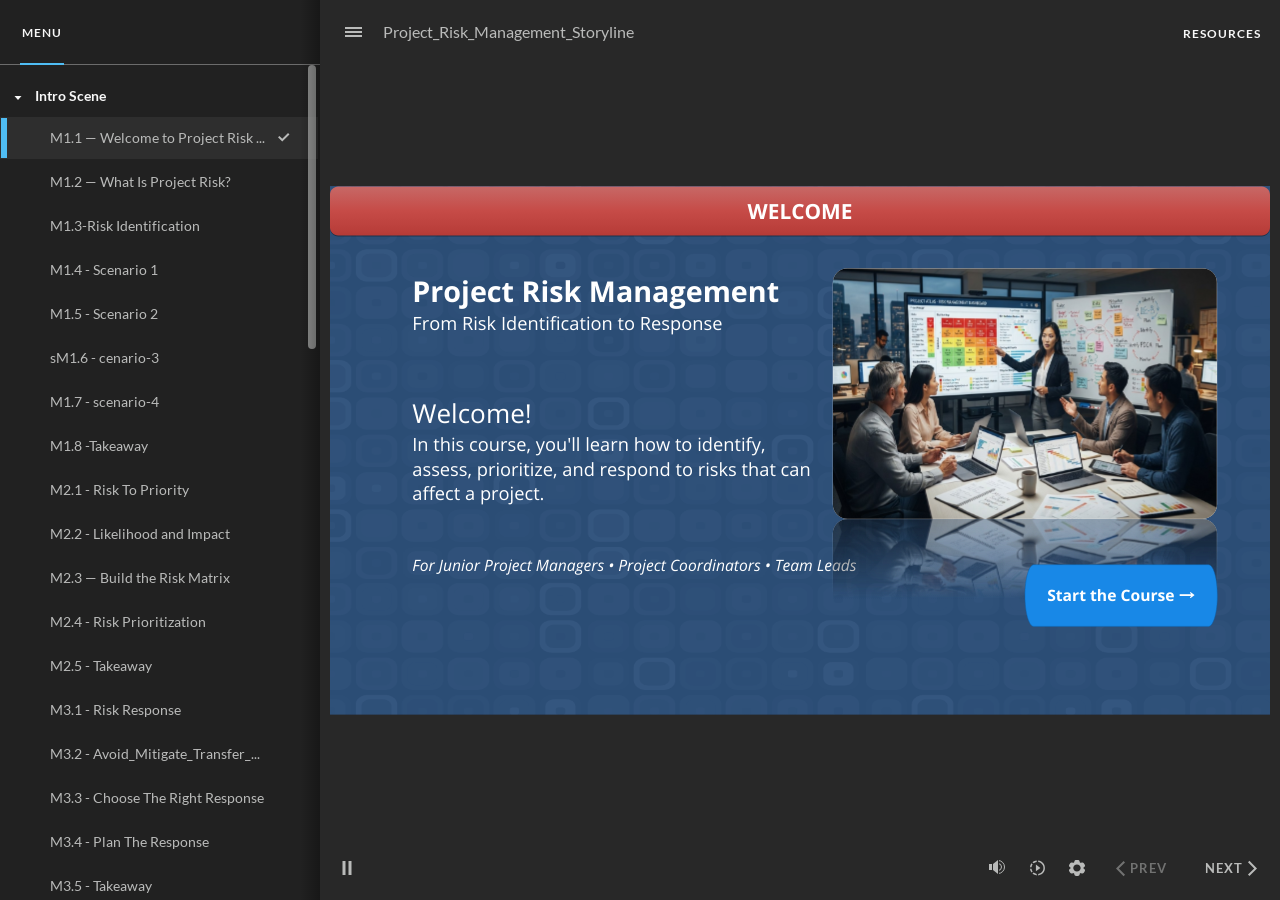
==== commit c4f72485: "Add files via upload" ====
--- a/index.html
+++ b/index.html
@@ -37,7 +37,7 @@
       aid: 'aid|5dfba640-d1b7-5500-984c-34fdf04971fd',
       cid: '41d6f7d2-93eb-40fe-ae74-6f54a57f32ca',
       playerVersion: '3.124.37782.0',
-      publishTimestamp: '2026-09-04T07:55:46.8793040Z',
+      publishTimestamp: '2026-09-04T09:37:14.4188837Z',
       maxIosVideoElements: 10,
       connectionSettings: { message: 'You%20are%20offline.%20Trying%20to%20reconnect...', useDarkTheme: false, mode: 'disabled' },
       hasFeature: function(feature) {
--- a/html5/data/css/output.min.css
+++ b/html5/data/css/output.min.css
@@ -1,65 +1,65 @@
 @font-face {
-  font-family: 'LatoBold Charset1_ Bold2DA1588B';
+  font-family: 'LatoBold Charset1_ Bold0D786701';
   src: url('[data-uri]');
   font-style: normal;
   font-weight: bold;
 }
 @font-face {
-  font-family: 'Lato Charset1_ 600mkgbuCAD371D3';
+  font-family: 'Lato Charset1_ 5itXljts06C1C405';
   src: url('[data-uri]');
   font-style: normal;
   font-weight: normal;
 }
 @font-face {
-  font-family: 'Open SansBold CharsBold9A790810';
+  font-family: 'Open SansBold CharsBoldCA2EF672';
   src: url('[data-uri]');
   font-style: normal;
   font-weight: bold;
 }
 @font-face {
-  font-family: 'Open Sans Charset1_ 6kgD01B1DD3';
+  font-family: 'Open Sans Charset1_ 6Ae74D7CD0F';
   src: url('[data-uri]');
   font-style: normal;
   font-weight: normal;
 }
 @font-face {
-  font-family: 'Open SansItalic CItalic558218A0';
+  font-family: 'Open SansItalic CItalic10E89EFA';
   src: url('[data-uri]');
   font-style: normal;
   font-weight: normal;
 }
 @font-face {
-  font-family: 'MS PGothicBold CharBold1F1B13B6';
+  font-family: 'MS PGothicBold CharBold01F50700';
   src: url('[data-uri]');
   font-style: normal;
   font-weight: normal;
 }
 @font-face {
-  font-family: 'Segoe UI Emoji Charset145C006AE';
+  font-family: 'Segoe UI Emoji Charset15B03EE8C';
   src: url('[data-uri]');
   font-style: normal;
   font-weight: normal;
 }
 @font-face {
-  font-family: 'Segoe UI EmojiBold Bold7292AC75';
+  font-family: 'Segoe UI EmojiBold Bold6B257CE0';
   src: url('[data-uri]');
   font-style: normal;
   font-weight: normal;
 }
 @font-face {
-  font-family: 'Open SansBoldItalItalic594F30E2';
+  font-family: 'Open SansBoldItalItalic686A3262';
   src: url('[data-uri]');
   font-style: normal;
   font-weight: bold;
 }
 @font-face {
-  font-family: 'MS PGothic Charset1_ 6EDB743AD1';
+  font-family: 'MS PGothic Charset1_ 6r68254D6E';
   src: url('[data-uri]');
   font-style: normal;
   font-weight: normal;
 }
 @font-face {
-  font-family: 'Segoe PrintBold ChaBoldCC13BBF5';
+  font-family: 'Segoe PrintBold ChaBoldD6ABC016';
   src: url('[data-uri]');
   font-style: normal;
   font-weight: bold;
@@ -771,13 +771,13 @@
 }
 @font-face {
   font-family: 'Lato22AB4CAF';
-  src: url('[data-uri]');
+  src: url('[data-uri]');
   font-style: normal;
   font-weight: bold;
 }
 @font-face {
   font-family: 'Lato22AB4CAF';
-  src: url('[data-uri]');
+  src: url('[data-uri]');
   font-style: normal;
   font-weight: normal;
 }
